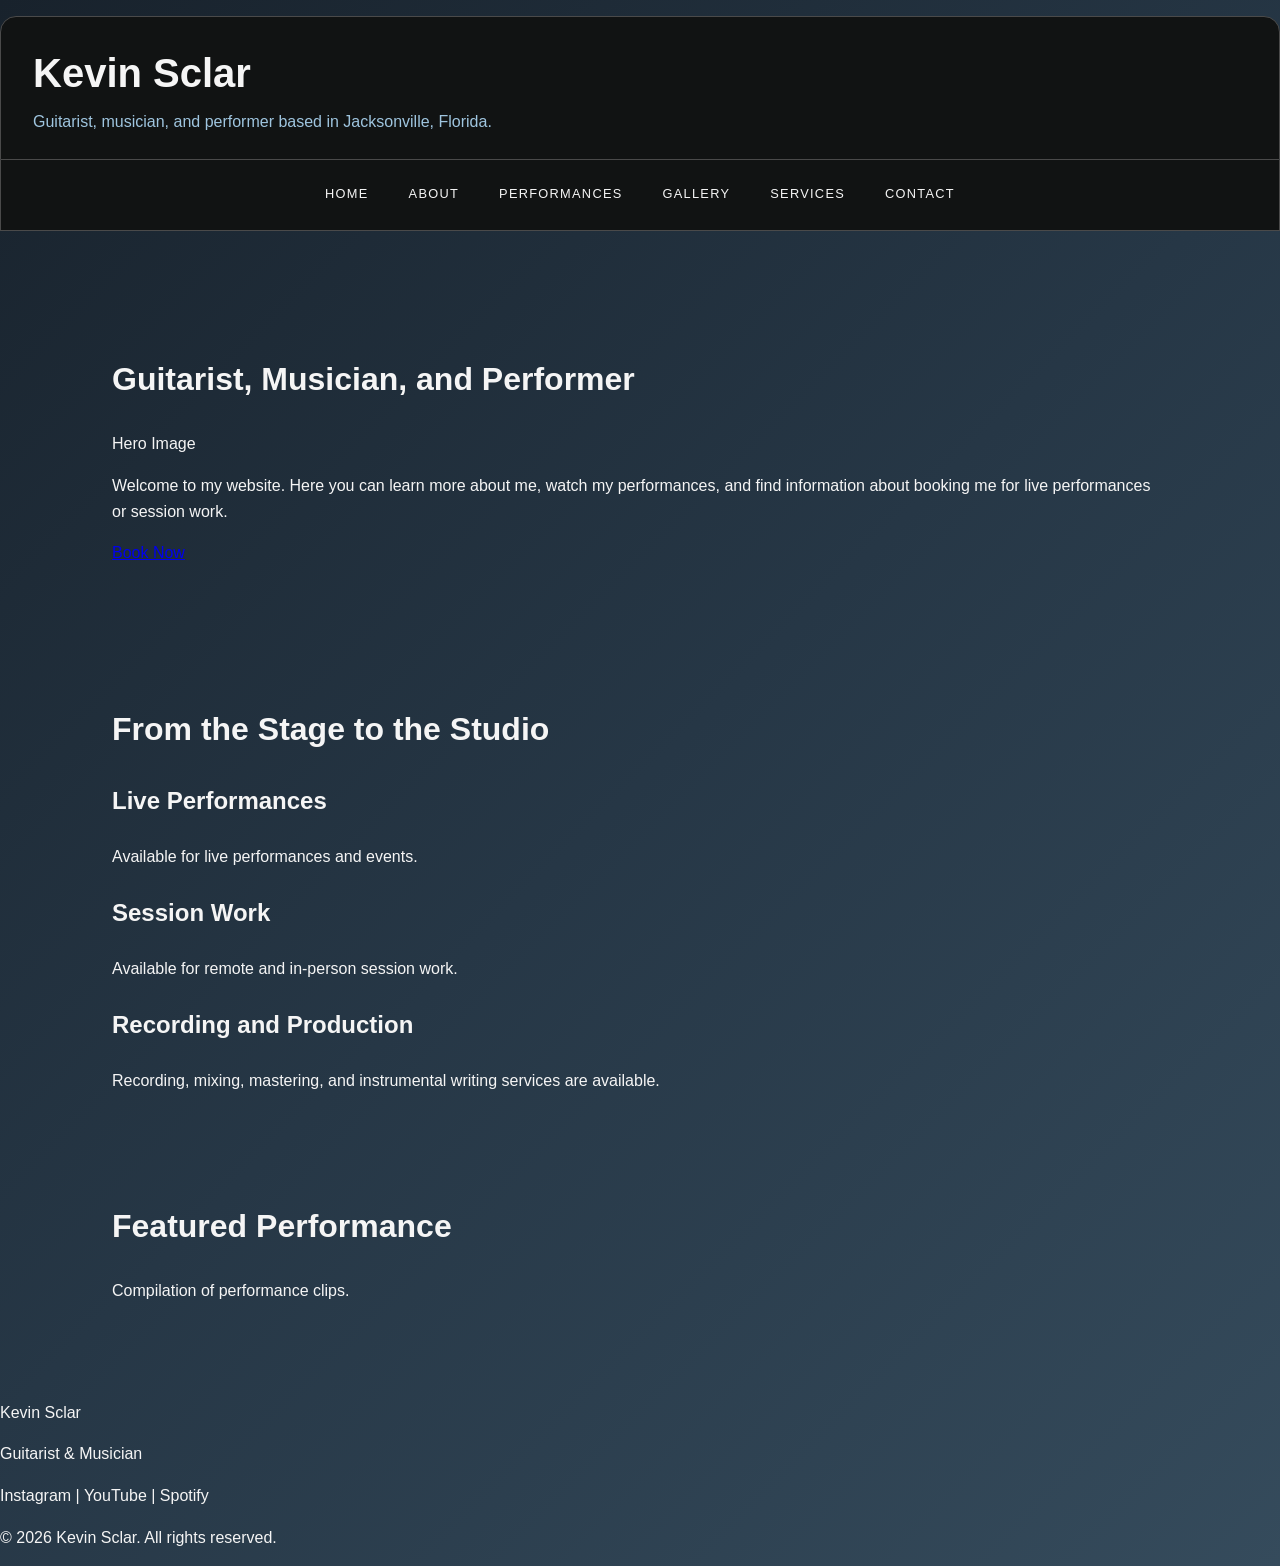
==== index.html @ f780578d "Initial website structure" ====
<!DOCTYPE html>
<html lang="en">

<head>
    <meta charset="UTF-8">
    <meta name="viewport" content="width=device-width, initial-scale=1.0">
    <link rel="stylesheet" href="styles.css">
    <title>Kevin Sclar | Music & Live Performances</title>
</head>

<body>

<header>
    <h1>Kevin Sclar</h1>
    <p>Guitarist, musician, and performer based in Jacksonville, Florida.</p>
</header>

<nav>
    <ul>
        <li><a href="index.html">Home</a></li>
        <li><a href="about.html">About</a></li>
        <li><a href="performances.html">Performances</a></li>
        <li><a href="gallery.html">Gallery</a></li>
        <li><a href="services.html">Services</a></li>
        <li><a href="contact.html">Contact</a></li>
    </ul>
</nav>

<main>

    <section id="intro">
        <h2>Guitarist, Musician, and Performer</h2>

        <p>Hero Image</p>

        <p>
            Welcome to my website. Here you can learn more about me,
            watch my performances, and find information about booking
            me for live performances or session work.
        </p>

        <p><a href="contact.html">Book Now</a></p>
    </section>

    <section id="services">
        <h2>From the Stage to the Studio</h2>

        <h3>Live Performances</h3>
        <p>Available for live performances and events.</p>

        <h3>Session Work</h3>
        <p>Available for remote and in-person session work.</p>

        <h3>Recording and Production</h3>
        <p>
            Recording, mixing, mastering, and instrumental
            writing services are available.
        </p>
    </section>

    <section id="featured-performance">
        <h2>Featured Performance</h2>

        <p>Compilation of performance clips.</p>
    </section>

</main>

<footer>
    <p>Kevin Sclar</p>
    <p>Guitarist &amp; Musician</p>
    <p>Instagram | YouTube | Spotify</p>
    <p>&copy; 2026 Kevin Sclar. All rights reserved.</p>
</footer>

</body>

</html>
---- styles.css ----
/* Color Palette */
:root {
    --ink: #f5f5f5;
    --blue-grey-dark: #18222c;
    --blue-grey-mid: #263746;
    --blue-grey-light: #354b5c;
    --accent: #9fc5df;
}

/* Reset */
* {
    box-sizing: border-box;
}

/* Page Styles */
body {
    margin: 0;

    background-image: linear-gradient(
        135deg,
        var(--blue-grey-dark) 0%,
        var(--blue-grey-mid) 50%,
        var(--blue-grey-light) 100%
    );

    color: var(--ink);

    font-family: Arial, Helvetica, sans-serif;
    font-size: 1rem;
    line-height: 1.6;
}

/* Typography */
h1 {
    font-size: 3rem;
}

h2 {
    font-size: 2rem;
}

h3 {
    font-size: 1.5rem;
}

p {
    margin-bottom: 1rem;
}

/* Main */
main {
    max-width: 70rem;
    margin: 0 auto;
    padding: 2rem;
}

/* Sections */
section {
    padding: 2rem 0;
}

/* Intro */
#intro {
    padding-top: 4rem;
    padding-bottom: 4rem;
}

/* Header */
header {
    max-width: 80rem;
    margin: 1rem auto 0;
    padding: 1.5rem 2rem;

    background-color: #111313;
    border: 1px solid #4a4a4a;
    border-radius: 1rem 1rem 0 0;
}

header h1 {
    margin: 0;
    font-size: 2.5rem;
}

header p {
    margin: 0.25rem 0 0;
    color: var(--accent);
}


/* Nav */
nav {
    max-width: 80rem;
    margin: 0 auto;

    background-color: #111313;
    border: 1px solid #4a4a4a;
    border-top: none;
}

nav ul {
    display: flex;
    justify-content: center;
    flex-wrap: wrap;
    gap: 2.5rem;

    margin: 0;
    padding: 1.25rem 2rem;
    list-style: none;
}

nav a {
    display: inline-block;
    padding: 0.25rem 0;

    color: var(--ink);
    font-size: 0.8rem;
    text-decoration: none;
    text-transform: uppercase;
    letter-spacing: 0.08rem;

    border-bottom: 2px solid transparent;
    transition: color 0.2s ease, border-color 0.2s ease;
}

nav a:hover,
nav a:focus-visible {
    color: var(--accent);
    border-bottom-color: var(--accent);
}


/* Contact Form */
#contact form {
    display: grid;
    gap: 1rem;
}

#contact label {
    display: block;
    margin-bottom: 0.25rem;
}

#contact input:not([type="radio"]),
#contact select,
#contact textarea {
    width: 100%;
    padding: 0.75rem;
    border: 1px solid var(--blue-grey-light);
    border-radius: 0.5rem;
    font: inherit;
}

#contact textarea {
    min-height: 8rem;
    resize: vertical;
}

#contact fieldset {
    border: 1px solid var(--accent);
    border-radius: 0.5rem;
    padding: 1rem;
}

#contact fieldset label {
    display: inline;
    margin-right: 1rem;
}

/* Contact Form Button */
#contact button {
    padding: 0.75rem 1.5rem;
    border: none;
    border-radius: 0.5rem;
    background-color: var(--accent);
    color: #111313;
    font: inherit;
    cursor: pointer;

    transition: background-color 0.2s ease,
                transform 0.2s ease;
}

/* Button Hover */
#contact button:hover {
    background-color: #c5e0f2;
    transform: translateY(-2px);
}


/* Keyboard Focus */
#contact input:focus-visible,
#contact select:focus-visible,
#contact textarea:focus-visible,
#contact button:focus-visible {
    outline: 3px solid var(--accent);
    outline-offset: 3px;
}
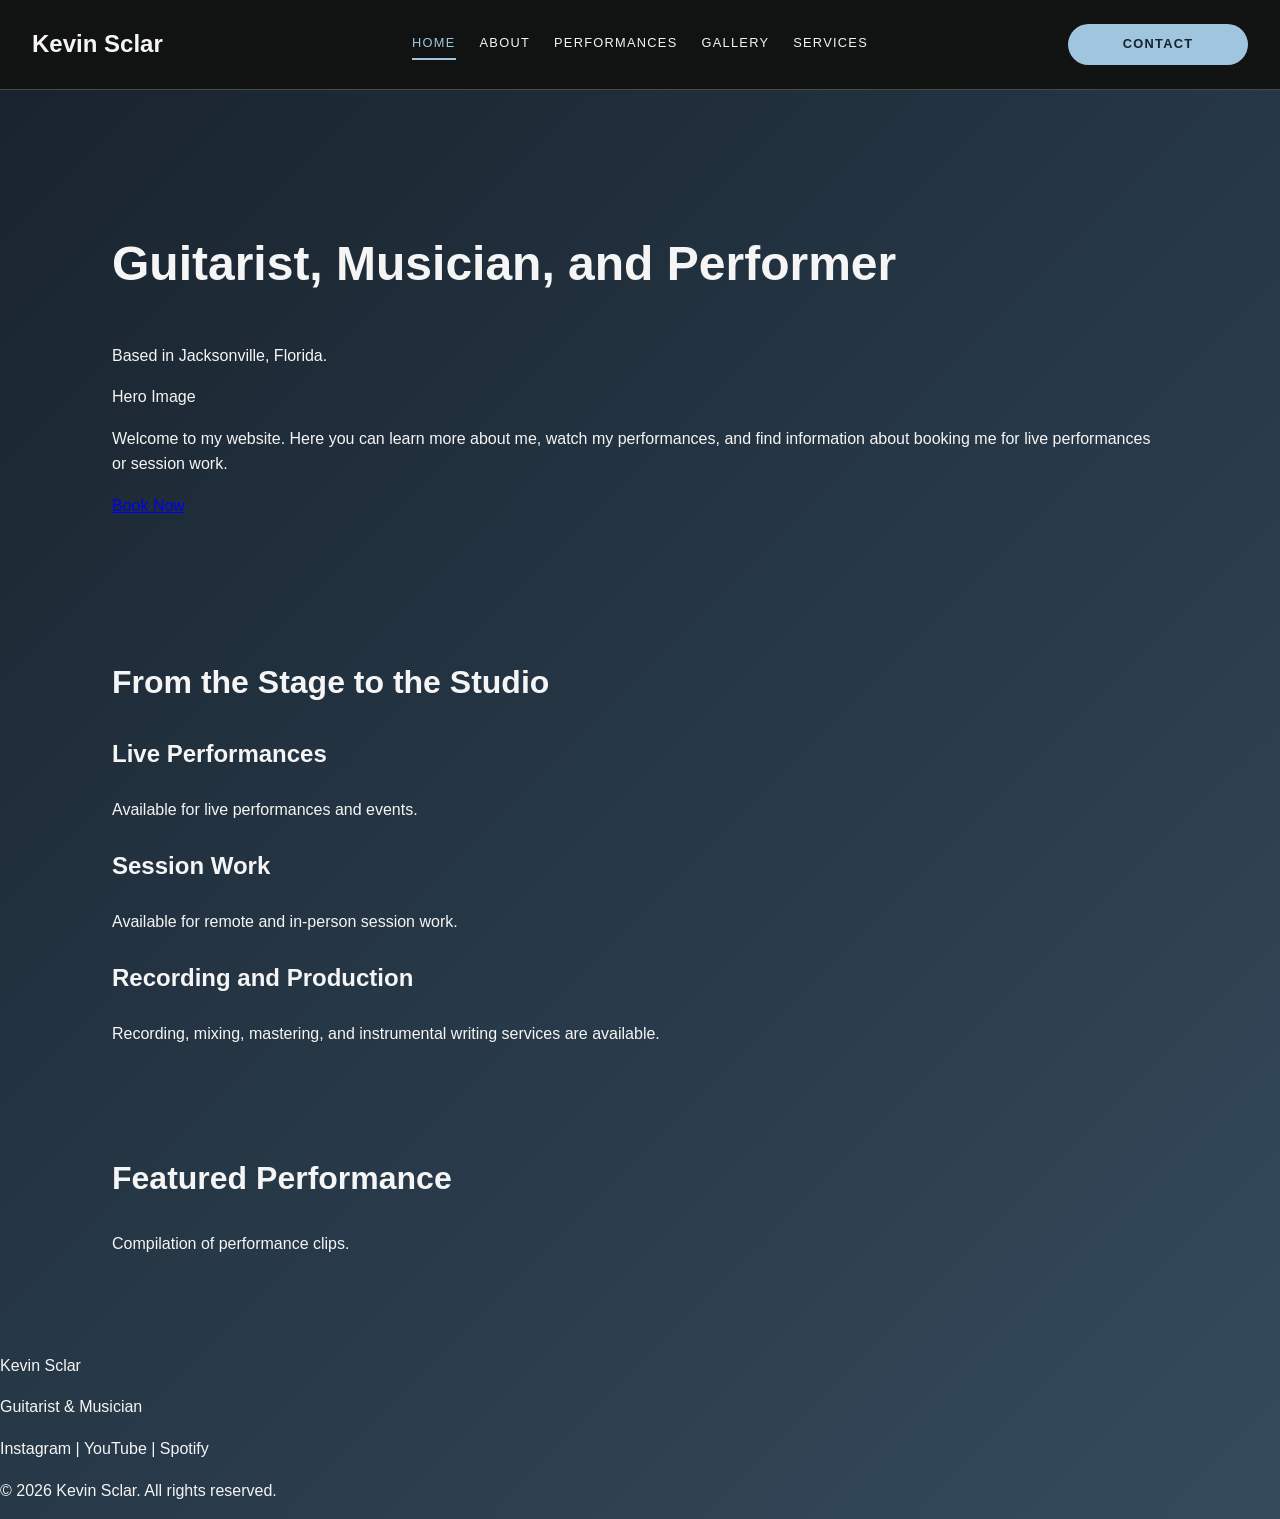
==== commit f90fb059: "Add responsive navigation across all pages" ====
--- a/index.html
+++ b/index.html
@@ -1,3 +1,4 @@
+
 <!DOCTYPE html>
 <html lang="en">
 
@@ -10,26 +11,30 @@
 
 <body>
 
-<header>
-    <h1>Kevin Sclar</h1>
-    <p>Guitarist, musician, and performer based in Jacksonville, Florida.</p>
+<header class="site-header">
+
+    <a href="index.html" class="logo">Kevin Sclar</a>
+
+    <nav aria-label="Main navigation">
+        <ul class="nav-links">
+            <li><a href="index.html" aria-current="page">Home</a></li>
+            <li><a href="about.html">About</a></li>
+            <li><a href="performances.html">Performances</a></li>
+            <li><a href="gallery.html">Gallery</a></li>
+            <li><a href="services.html">Services</a></li>
+        </ul>
+    </nav>
+
+    <a href="contact.html" class="contact-btn">Contact</a>
+
 </header>
-
-<nav>
-    <ul>
-        <li><a href="index.html">Home</a></li>
-        <li><a href="about.html">About</a></li>
-        <li><a href="performances.html">Performances</a></li>
-        <li><a href="gallery.html">Gallery</a></li>
-        <li><a href="services.html">Services</a></li>
-        <li><a href="contact.html">Contact</a></li>
-    </ul>
-</nav>
 
 <main>
 
     <section id="intro">
-        <h2>Guitarist, Musician, and Performer</h2>
+        <h1>Guitarist, Musician, and Performer</h1>
+
+        <p>Based in Jacksonville, Florida.</p>
 
         <p>Hero Image</p>
 
@@ -75,4 +80,4 @@
 
 </body>
 
-</html>+</html>
--- a/styles.css
+++ b/styles.css
@@ -1,3 +1,4 @@
+
 /* Color Palette */
 :root {
     --ink: #f5f5f5;
@@ -65,50 +66,43 @@
     padding-bottom: 4rem;
 }
 
-/* Header */
-header {
-    max-width: 80rem;
-    margin: 1rem auto 0;
+/* Header and Navigation */
+.site-header {
+    display: flex;
+    flex-direction: column;
+    align-items: center;
+    gap: 1.25rem;
+
+    width: 100%;
+    margin: 0;
     padding: 1.5rem 2rem;
 
     background-color: #111313;
-    border: 1px solid #4a4a4a;
-    border-radius: 1rem 1rem 0 0;
-}
-
-header h1 {
-    margin: 0;
-    font-size: 2.5rem;
-}
-
-header p {
-    margin: 0.25rem 0 0;
-    color: var(--accent);
-}
-
-
-/* Nav */
-nav {
-    max-width: 80rem;
-    margin: 0 auto;
-
-    background-color: #111313;
-    border: 1px solid #4a4a4a;
-    border-top: none;
-}
-
-nav ul {
+    border-bottom: 1px solid #4a4a4a;
+}
+
+/* Logo */
+.logo {
+    color: var(--ink);
+    font-size: 1.5rem;
+    font-weight: bold;
+    text-decoration: none;
+    white-space: nowrap;
+}
+
+/* Navigation Links */
+.nav-links {
     display: flex;
     justify-content: center;
     flex-wrap: wrap;
-    gap: 2.5rem;
+    gap: 1.5rem;
 
     margin: 0;
-    padding: 1.25rem 2rem;
+    padding: 0;
     list-style: none;
 }
 
-nav a {
+.nav-links a {
     display: inline-block;
     padding: 0.25rem 0;
 
@@ -119,15 +113,72 @@
     letter-spacing: 0.08rem;
 
     border-bottom: 2px solid transparent;
-    transition: color 0.2s ease, border-color 0.2s ease;
-}
-
-nav a:hover,
-nav a:focus-visible {
+
+    transition: color 0.2s ease,
+                border-color 0.2s ease;
+}
+
+/* Navigation Hover and Active Page */
+.nav-links a:hover,
+.nav-links a:focus-visible,
+.nav-links a[aria-current="page"] {
     color: var(--accent);
     border-bottom-color: var(--accent);
 }
 
+/* Contact Button */
+.contact-btn {
+    display: inline-block;
+    padding: 0.65rem 1.5rem;
+
+    background-color: var(--accent);
+    color: var(--blue-grey-dark);
+    border-radius: 2rem;
+
+    font-size: 0.8rem;
+    font-weight: bold;
+    text-decoration: none;
+    text-transform: uppercase;
+    letter-spacing: 0.08rem;
+    white-space: nowrap;
+
+    transition: background-color 0.2s ease,
+                transform 0.2s ease;
+}
+
+.contact-btn:hover {
+    background-color: #c5e0f2;
+    transform: translateY(-2px);
+}
+
+/* Keyboard Accessibility */
+.logo:focus-visible,
+.contact-btn:focus-visible {
+    outline: 3px solid var(--accent);
+    outline-offset: 4px;
+}
+
+/* Desktop Navigation */
+@media (min-width: 1000px) {
+    .site-header {
+        flex-direction: row;
+        justify-content: space-between;
+        align-items: center;
+    }
+
+    .logo,
+    .contact-btn {
+        flex: 0 0 180px;
+    }
+
+    .site-header nav {
+        margin: 0;
+    }
+
+    .contact-btn {
+        text-align: center;
+    }
+}
 
 /* Contact Form */
 #contact form {
@@ -171,8 +222,10 @@
     padding: 0.75rem 1.5rem;
     border: none;
     border-radius: 0.5rem;
+
     background-color: var(--accent);
     color: #111313;
+
     font: inherit;
     cursor: pointer;
 
@@ -185,7 +238,6 @@
     background-color: #c5e0f2;
     transform: translateY(-2px);
 }
-
 
 /* Keyboard Focus */
 #contact input:focus-visible,
@@ -195,3 +247,27 @@
     outline: 3px solid var(--accent);
     outline-offset: 3px;
 }
+
+/* Mobile Adjustments */
+@media (max-width: 599px) {
+    main {
+        padding: 1.25rem;
+    }
+
+    .site-header {
+        margin: 0.5rem;
+        padding: 1.25rem;
+    }
+
+    .nav-links {
+        gap: 0.75rem 1.25rem;
+    }
+
+    h1 {
+        font-size: 2.25rem;
+    }
+
+    h2 {
+        font-size: 1.75rem;
+    }
+}
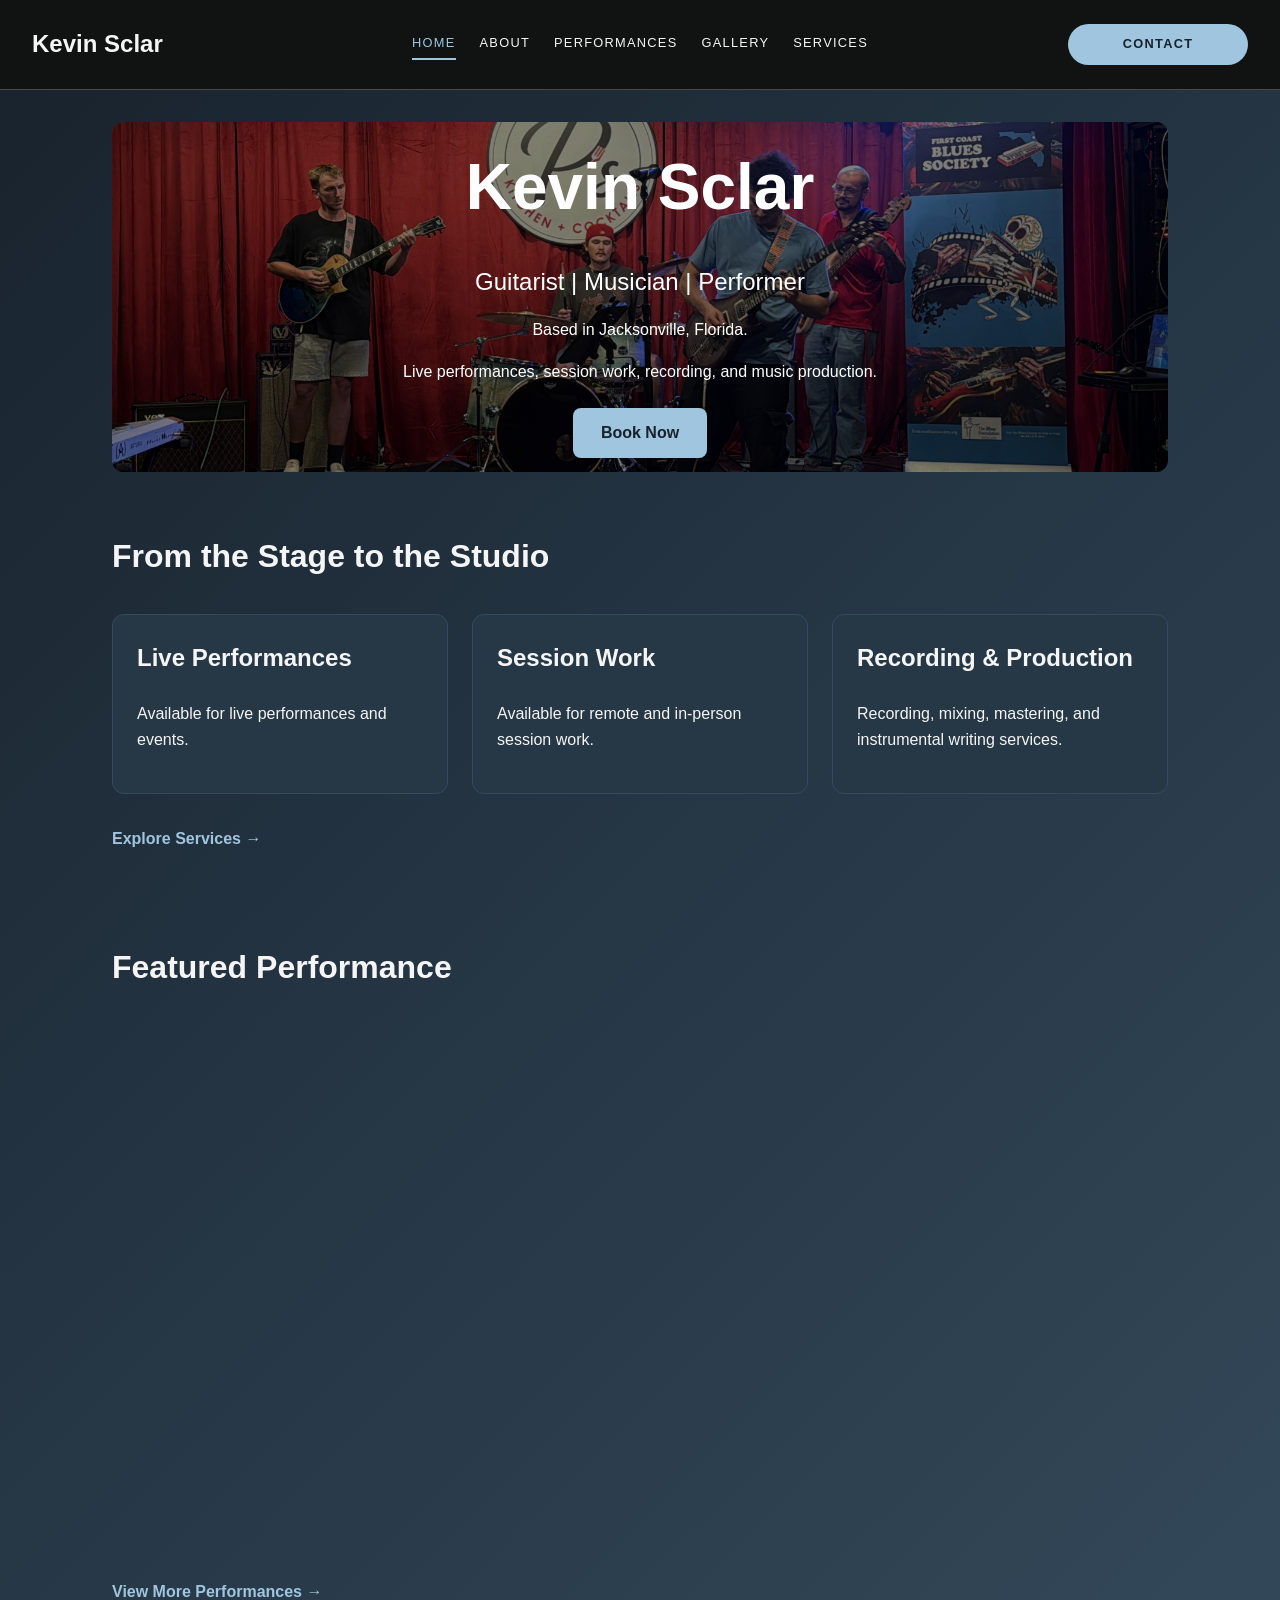
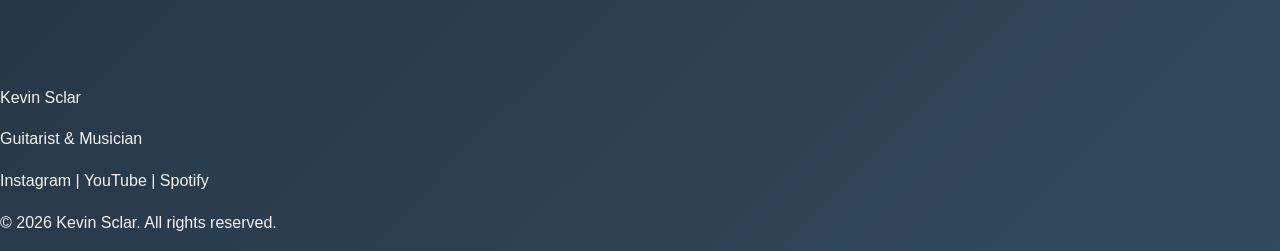
==== commit 685646fe: "Update homepage and performances layout" ====
--- a/index.html
+++ b/index.html
@@ -31,45 +31,104 @@
 
 <main>
 
-    <section id="intro">
-        <h1>Guitarist, Musician, and Performer</h1>
+    <!-- Hero Section -->
+    <section id="intro" class="home-hero">
 
-        <p>Based in Jacksonville, Florida.</p>
+        <img
+            src="images/papas.jpeg"
+            alt="Kevin Sclar performing live on guitar"
+            class="hero-image">
 
-        <p>Hero Image</p>
+        <div class="hero-content">
 
-        <p>
-            Welcome to my website. Here you can learn more about me,
-            watch my performances, and find information about booking
-            me for live performances or session work.
-        </p>
+            <h1>Kevin Sclar</h1>
 
-        <p><a href="contact.html">Book Now</a></p>
+            <p class="hero-subtitle">
+                Guitarist | Musician | Performer
+            </p>
+
+            <p>Based in Jacksonville, Florida.</p>
+
+            <p>
+                Live performances, session work,
+                recording, and music production.
+            </p>
+
+            <a href="contact.html" class="hero-button">
+                Book Now
+            </a>
+
+        </div>
+
     </section>
 
-    <section id="services">
+
+    <!-- Services Section -->
+    <section id="services" class="home-services">
+
         <h2>From the Stage to the Studio</h2>
 
-        <h3>Live Performances</h3>
-        <p>Available for live performances and events.</p>
+        <div class="services-grid">
 
-        <h3>Session Work</h3>
-        <p>Available for remote and in-person session work.</p>
+            <div class="service-card">
+                <h3>Live Performances</h3>
+                <p>
+                    Available for live performances
+                    and events.
+                </p>
+            </div>
 
-        <h3>Recording and Production</h3>
-        <p>
-            Recording, mixing, mastering, and instrumental
-            writing services are available.
-        </p>
+            <div class="service-card">
+                <h3>Session Work</h3>
+                <p>
+                    Available for remote and
+                    in-person session work.
+                </p>
+            </div>
+
+            <div class="service-card">
+                <h3>Recording &amp; Production</h3>
+                <p>
+                    Recording, mixing, mastering,
+                    and instrumental writing services.
+                </p>
+            </div>
+
+        </div>
+
+        <a href="services.html" class="section-link">
+            Explore Services &rarr;
+        </a>
+
     </section>
 
+
+    <!-- Featured Performance Section -->
     <section id="featured-performance">
+
         <h2>Featured Performance</h2>
 
-        <p>Compilation of performance clips.</p>
+        <div class="featured-video">
+
+            <iframe
+                src="https://youtu.be/yyOtPP6tScU"
+                title="Kevin Sclar playing at Southern Grill"
+                loading="lazy"
+                allow="accelerometer; autoplay; clipboard-write; encrypted-media; gyroscope; picture-in-picture; web-share"
+                referrerpolicy="strict-origin-when-cross-origin"
+                allowfullscreen>
+            </iframe>
+
+        </div>
+
+        <a href="performances.html" class="section-link">
+            View More Performances &rarr;
+        </a>
+
     </section>
 
 </main>
+
 
 <footer>
     <p>Kevin Sclar</p>
--- a/styles.css
+++ b/styles.css
@@ -1,5 +1,8 @@
 
-/* Color Palette */
+/* ========================================
+   COLOR PALETTE
+======================================== */
+
 :root {
     --ink: #f5f5f5;
     --blue-grey-dark: #18222c;
@@ -8,12 +11,20 @@
     --accent: #9fc5df;
 }
 
-/* Reset */
+
+/* ========================================
+   RESET
+======================================== */
+
 * {
     box-sizing: border-box;
 }
 
-/* Page Styles */
+
+/* ========================================
+   PAGE STYLES
+======================================== */
+
 body {
     margin: 0;
 
@@ -31,13 +42,17 @@
     line-height: 1.6;
 }
 
-/* Typography */
+
+/* ========================================
+   TYPOGRAPHY
+======================================== */
+
 h1 {
-    font-size: 3rem;
+    font-size: clamp(2.25rem, 4vw, 3rem);
 }
 
 h2 {
-    font-size: 2rem;
+    font-size: clamp(1.75rem, 3vw, 2rem);
 }
 
 h3 {
@@ -48,25 +63,31 @@
     margin-bottom: 1rem;
 }
 
-/* Main */
+
+/* ========================================
+   MAIN CONTENT
+======================================== */
+
 main {
     max-width: 70rem;
     margin: 0 auto;
     padding: 2rem;
 }
 
-/* Sections */
 section {
     padding: 2rem 0;
 }
 
-/* Intro */
 #intro {
     padding-top: 4rem;
     padding-bottom: 4rem;
 }
 
-/* Header and Navigation */
+
+/* ========================================
+   HEADER AND NAVIGATION
+======================================== */
+
 .site-header {
     display: flex;
     flex-direction: column;
@@ -81,7 +102,9 @@
     border-bottom: 1px solid #4a4a4a;
 }
 
+
 /* Logo */
+
 .logo {
     color: var(--ink);
     font-size: 1.5rem;
@@ -90,7 +113,9 @@
     white-space: nowrap;
 }
 
+
 /* Navigation Links */
+
 .nav-links {
     display: flex;
     justify-content: center;
@@ -118,7 +143,9 @@
                 border-color 0.2s ease;
 }
 
+
 /* Navigation Hover and Active Page */
+
 .nav-links a:hover,
 .nav-links a:focus-visible,
 .nav-links a[aria-current="page"] {
@@ -126,7 +153,9 @@
     border-bottom-color: var(--accent);
 }
 
+
 /* Contact Button */
+
 .contact-btn {
     display: inline-block;
     padding: 0.65rem 1.5rem;
@@ -151,15 +180,28 @@
     transform: translateY(-2px);
 }
 
+.contact-btn[aria-current="page"] {
+    background-color: #c5e0f2;
+    outline: 2px solid var(--ink);
+    outline-offset: 3px;
+}
+
+
 /* Keyboard Accessibility */
+
 .logo:focus-visible,
 .contact-btn:focus-visible {
     outline: 3px solid var(--accent);
     outline-offset: 4px;
 }
 
-/* Desktop Navigation */
+
+/* ========================================
+   DESKTOP NAVIGATION
+======================================== */
+
 @media (min-width: 1000px) {
+
     .site-header {
         flex-direction: row;
         justify-content: space-between;
@@ -180,7 +222,11 @@
     }
 }
 
-/* Contact Form */
+
+/* ========================================
+   CONTACT FORM
+======================================== */
+
 #contact form {
     display: grid;
     gap: 1rem;
@@ -217,7 +263,9 @@
     margin-right: 1rem;
 }
 
+
 /* Contact Form Button */
+
 #contact button {
     padding: 0.75rem 1.5rem;
     border: none;
@@ -233,13 +281,14 @@
                 transform 0.2s ease;
 }
 
-/* Button Hover */
 #contact button:hover {
     background-color: #c5e0f2;
     transform: translateY(-2px);
 }
 
+
 /* Keyboard Focus */
+
 #contact input:focus-visible,
 #contact select:focus-visible,
 #contact textarea:focus-visible,
@@ -248,14 +297,153 @@
     outline-offset: 3px;
 }
 
-/* Mobile Adjustments */
+
+/* ========================================
+   GALLERY PAGE
+======================================== */
+
+/* Featured Slideshow */
+
+.slideshow {
+    position: relative;
+    width: 100%;
+    max-width: 1000px;
+    margin: 2rem auto;
+    overflow: hidden;
+    border-radius: 1rem;
+    background-color: var(--blue-grey-dark);
+}
+
+
+/* Slideshow Image Container */
+
+.slides {
+    position: relative;
+    aspect-ratio: 16 / 9;
+}
+
+
+/* Hide All Slideshow Images by Default */
+
+.slides img {
+    display: none;
+    width: 100%;
+    height: 100%;
+    object-fit: cover;
+}
+
+
+/* Display the Active Slide */
+
+.slides img.active {
+    display: block;
+}
+
+
+/* Slideshow Navigation Buttons */
+
+.slide-prev,
+.slide-next {
+    position: absolute;
+    top: 50%;
+    transform: translateY(-50%);
+
+    display: flex;
+    align-items: center;
+    justify-content: center;
+
+    width: 3rem;
+    height: 3rem;
+
+    border: none;
+    border-radius: 50%;
+
+    background-color: rgba(0, 0, 0, 0.6);
+    color: var(--ink);
+
+    font-size: 1.5rem;
+    cursor: pointer;
+
+    transition: background-color 0.2s ease;
+}
+
+
+/* Position Navigation Arrows */
+
+.slide-prev {
+    left: 1rem;
+}
+
+.slide-next {
+    right: 1rem;
+}
+
+
+/* Navigation Button Hover */
+
+.slide-prev:hover,
+.slide-next:hover {
+    background-color: rgba(0, 0, 0, 0.85);
+}
+
+
+/* Keyboard Focus Accessibility */
+
+.slide-prev:focus-visible,
+.slide-next:focus-visible {
+    outline: 3px solid var(--accent);
+    outline-offset: 3px;
+}
+
+
+/* ========================================
+   RESPONSIVE PHOTO GRID
+======================================== */
+
+.gallery-grid {
+    display: grid;
+    grid-template-columns: repeat(
+        auto-fit,
+        minmax(min(100%, 250px), 1fr)
+    );
+
+    gap: 1.5rem;
+    width: 100%;
+}
+
+
+/* Gallery Images */
+
+.gallery-grid img {
+    display: block;
+    width: 100%;
+    aspect-ratio: 4 / 3;
+    object-fit: cover;
+    border-radius: 0.5rem;
+
+    transition: transform 0.3s ease;
+}
+
+
+/* Subtle Hover Effect */
+
+.gallery-grid img:hover {
+    transform: scale(1.02);
+}
+
+
+/* ========================================
+   MOBILE ADJUSTMENTS
+======================================== */
+
 @media (max-width: 599px) {
+
     main {
         padding: 1.25rem;
     }
 
     .site-header {
-        margin: 0.5rem;
+        margin: 0;
         padding: 1.25rem;
     }
 
@@ -263,11 +451,268 @@
         gap: 0.75rem 1.25rem;
     }
 
-    h1 {
-        font-size: 2.25rem;
-    }
-
-    h2 {
-        font-size: 1.75rem;
-    }
-}
+    .slideshow {
+        border-radius: 0.5rem;
+    }
+
+    .slide-prev,
+    .slide-next {
+        width: 2.25rem;
+        height: 2.25rem;
+        font-size: 1.125rem;
+    }
+
+    .slide-prev {
+        left: 0.5rem;
+    }
+
+    .slide-next {
+        right: 0.5rem;
+    }
+
+    .gallery-grid {
+        gap: 1rem;
+    }
+}
+
+
+/* ========================================
+   REDUCED MOTION ACCESSIBILITY
+======================================== */
+
+@media (prefers-reduced-motion: reduce) {
+
+    .nav-links a,
+    .contact-btn,
+    #contact button,
+    .slide-prev,
+    .slide-next,
+    .gallery-grid img {
+        transition: none;
+    }
+
+    .contact-btn:hover,
+    #contact button:hover,
+    .gallery-grid img:hover {
+        transform: none;
+    }
+}
+
+
+/* Clickable Gallery Images */
+.gallery-image {
+    padding: 0;
+    border: none;
+    background: transparent;
+    cursor: zoom-in;
+}
+
+.gallery-image:focus-visible {
+    outline: 3px solid var(--accent);
+    outline-offset: 3px;
+}
+
+/* Enlarged Image */
+.lightbox {
+    position: relative;
+    padding: 0;
+    border: none;
+    border-radius: 0.5rem;
+    background: transparent;
+    max-width: 95vw;
+    max-height: 95vh;
+}
+
+.lightbox::backdrop {
+    background: rgba(0, 0, 0, 0.9);
+}
+
+.lightbox img {
+    display: block;
+    max-width: 90vw;
+    max-height: 90vh;
+    width: auto;
+    height: auto;
+    object-fit: contain;
+}
+
+.lightbox-close {
+    position: absolute;
+    top: 0.5rem;
+    right: 0.5rem;
+    width: 2.5rem;
+    height: 2.5rem;
+    border: none;
+    border-radius: 50%;
+    background: rgba(0, 0, 0, 0.75);
+    color: white;
+    font-size: 1.5rem;
+    cursor: pointer;
+}
+
+.lightbox-close:focus-visible {
+    outline: 3px solid var(--accent);
+    outline-offset: 3px;
+}
+
+
+/* ========================================
+   PERFORMANCES PAGE
+======================================== */
+
+/* Featured Performance */
+
+.featured-video {
+    width: 100%;
+    max-width: 900px;
+    margin: 2rem auto 3rem;
+}
+
+.featured-video iframe {
+    display: block;
+    width: 100%;
+    aspect-ratio: 16 / 9;
+    border: none;
+    border-radius: 0.75rem;
+}
+
+
+/* Responsive Video Grid */
+
+.video-grid {
+    display: grid;
+    grid-template-columns: repeat(
+        auto-fit,
+        minmax(min(100%, 220px), 1fr)
+    );
+    gap: 1.5rem;
+}
+
+
+/* YouTube Shorts */
+
+.video-grid iframe {
+    display: block;
+    width: 100%;
+    aspect-ratio: 9 / 16;
+    border: none;
+    border-radius: 0.75rem;
+}
+
+
+/* ========================================
+   HOME PAGE
+======================================== */
+
+/* Hero Section */
+
+#intro.home-hero {
+    position: relative;
+    height: 350px;
+    padding: 0;
+    display: flex;
+    align-items: center;
+    justify-content: center;
+    overflow: hidden;
+    border-radius: 0.75rem;
+}
+
+.hero-image {
+    position: absolute;
+    inset: 0;
+    width: 100%;
+    height: 100%;
+    object-fit: cover;
+    object-position: center;
+}
+
+/* Dark Overlay */
+
+.home-hero::after {
+    content: "";
+    position: absolute;
+    inset: 0;
+    background: rgba(0, 0, 0, 0.5);
+}
+
+/* Hero Text */
+
+.hero-content {
+    position: relative;
+    z-index: 1;
+    padding: 1.5rem;
+    text-align: center;
+    color: white;
+}
+
+.hero-content h1 {
+    font-size: clamp(2rem, 5vw, 4rem);
+    margin: 0;
+}
+
+.hero-subtitle {
+    font-size: clamp(1rem, 2vw, 1.5rem);
+}
+
+/* Booking Button */
+
+.hero-button {
+    display: inline-block;
+    padding: 0.75rem 1.75rem;
+    margin-top: 0.5rem;
+    background-color: var(--accent);
+    color: var(--blue-grey-dark);
+    border-radius: 0.5rem;
+    font-weight: bold;
+    text-decoration: none;
+}
+
+.hero-button:hover,
+.hero-button:focus-visible {
+    background-color: white;
+}
+
+/* Services Grid */
+
+.services-grid {
+    display: grid;
+    grid-template-columns: repeat(
+        auto-fit,
+        minmax(min(100%, 250px), 1fr)
+    );
+    gap: 1.5rem;
+    margin: 2rem 0;
+}
+
+.service-card {
+    padding: 1.5rem;
+    background-color: var(--blue-grey-mid);
+    border: 1px solid var(--blue-grey-light);
+    border-radius: 0.75rem;
+}
+
+.service-card h3 {
+    margin-top: 0;
+}
+
+/* Section Links */
+
+.section-link {
+    color: var(--accent);
+    font-weight: bold;
+    text-decoration: none;
+}
+
+.section-link:hover,
+.section-link:focus-visible {
+    text-decoration: underline;
+}
+
+/* Mobile Hero */
+
+@media (max-width: 599px) {
+    #intro.home-hero {
+        height: auto;
+        min-height: 400px;
+    }
+}
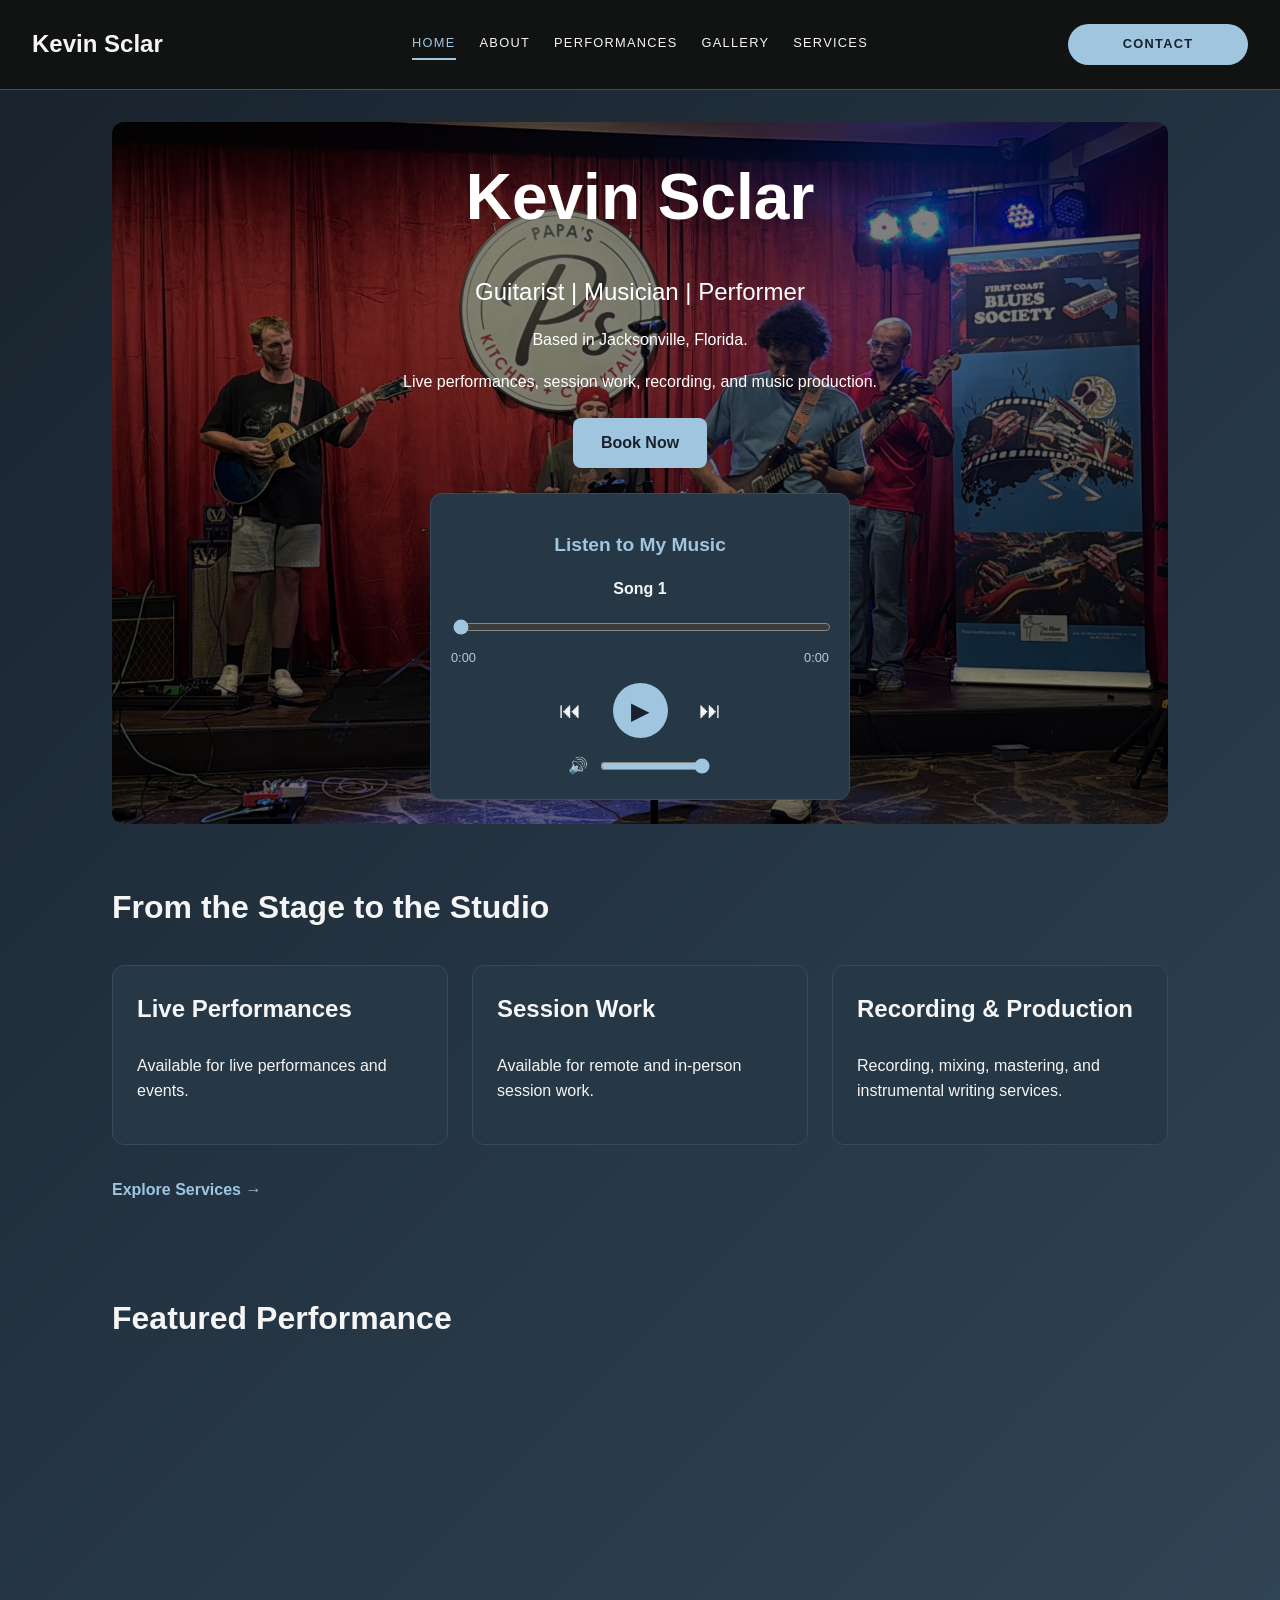
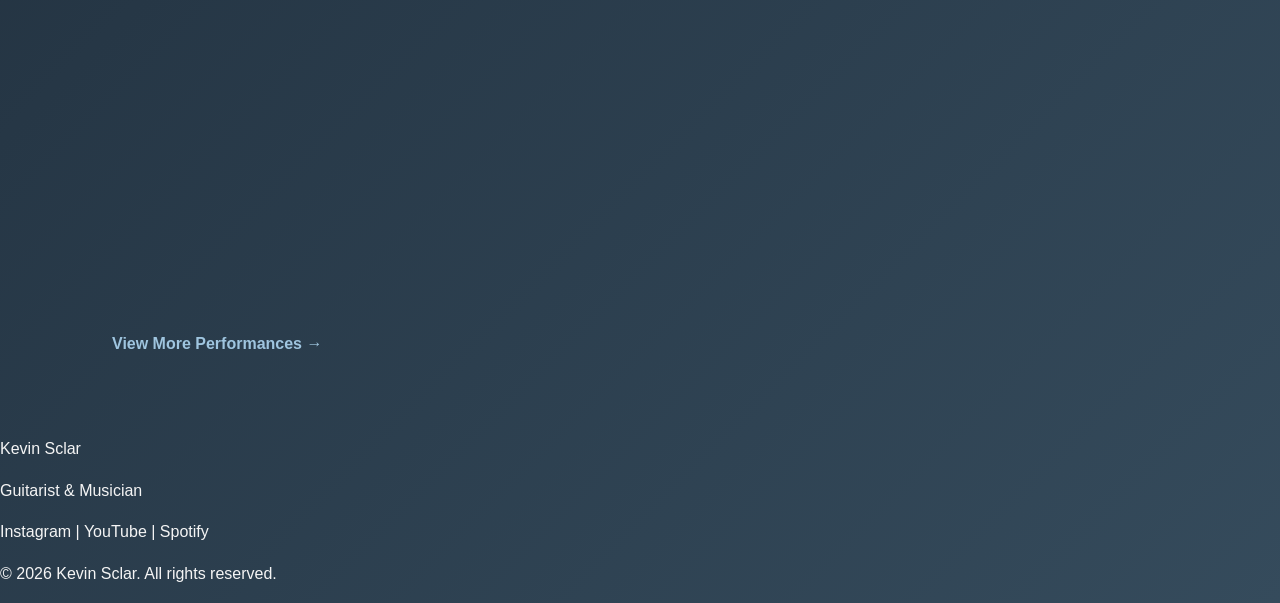
==== commit ee42ecb6: "Add gallery interactivity and add music player" ====
--- a/index.html
+++ b/index.html
@@ -5,7 +5,8 @@
 <head>
     <meta charset="UTF-8">
     <meta name="viewport" content="width=device-width, initial-scale=1.0">
-    <link rel="stylesheet" href="styles.css">
+    <link rel="stylesheet" href="css/styles.css">
+    <script src="js/audioscript.js" defer></script>
     <title>Kevin Sclar | Music & Live Performances</title>
 </head>
 
@@ -58,7 +59,70 @@
                 Book Now
             </a>
 
-        </div>
+           
+<!-- Featured Music Player -->
+<div class="music-player">
+
+    <h2>Listen to My Music</h2>
+    <h3 id="song-title">Song 1</h3>
+
+    <!-- Audio works even without JavaScript -->
+    <audio id="music-player" controls>
+        <source src="audio/song1.mp3" type="audio/mpeg">
+        Your browser does not support audio playback.
+    </audio>
+
+    <!-- Custom controls will appear when JavaScript loads -->
+    <div class="custom-player" hidden>
+
+        <div class="progress-container">
+            <input
+                type="range"
+                id="song-progress"
+                min="0"
+                max="100"
+                value="0"
+                aria-label="Song playback position">
+        </div>
+
+        <div class="time-display">
+            <span id="current-time">0:00</span>
+            <span id="duration">0:00</span>
+        </div>
+
+        <div class="music-controls">
+            <button id="prev-song" type="button" aria-label="Previous song">
+                &#9198;
+            </button>
+
+            <button id="play-pause" type="button" aria-label="Play song">
+                &#9654;
+            </button>
+
+            <button id="next-song" type="button" aria-label="Next song">
+                &#9197;
+            </button>
+        </div>
+
+        
+    <!-- Volume Control -->
+        <div class="volume-control">
+        <span aria-hidden="true">🔊</span>
+        <input
+          type="range"
+            id="volume-slider"
+            min="0"
+            max="1"
+            step="0.01"
+            value="1"
+            aria-label="Volume">
+        </div>
+
+
+    </div>
+
+</div>
+
 
     </section>
 
--- a/css/styles.css
+++ b/css/styles.css
@@ -0,0 +1,926 @@
+
+/* ----------------------------------------
+   COLOR PALETTE
+---------------------------------------- */
+
+:root {
+    --ink: #f5f5f5;
+    --blue-grey-dark: #18222c;
+    --blue-grey-mid: #263746;
+    --blue-grey-light: #354b5c;
+    --accent: #9fc5df;
+}
+
+/* ----------------------------------------
+   RESET
+---------------------------------------- */
+
+* {
+    box-sizing: border-box;
+}
+
+/* ----------------------------------------
+   PAGE STYLES
+---------------------------------------- */
+
+body {
+    margin: 0;
+
+    background-image: linear-gradient(
+        135deg,
+        var(--blue-grey-dark) 0%,
+        var(--blue-grey-mid) 50%,
+        var(--blue-grey-light) 100%
+    );
+
+    color: var(--ink);
+
+    font-family: Arial, Helvetica, sans-serif;
+    font-size: 1rem;
+    line-height: 1.6;
+}
+
+/* ----------------------------------------
+   TYPOGRAPHY
+---------------------------------------- */
+
+h1 {
+    font-size: clamp(2.25rem, 4vw, 3rem);
+}
+
+h2 {
+    font-size: clamp(1.75rem, 3vw, 2rem);
+}
+
+h3 {
+    font-size: 1.5rem;
+}
+
+p {
+    margin-bottom: 1rem;
+}
+
+/* ----------------------------------------
+   MAIN CONTENT
+---------------------------------------- */
+
+main {
+    max-width: 70rem;
+    margin: 0 auto;
+    padding: 1.25rem;
+}
+
+section {
+    padding: 2rem 0;
+}
+
+#intro {
+    padding-top: 4rem;
+    padding-bottom: 4rem;
+}
+
+/* ----------------------------------------
+   HEADER AND NAVIGATION
+---------------------------------------- */
+
+.site-header {
+    display: flex;
+    flex-direction: column;
+    align-items: center;
+    gap: 1.25rem;
+
+    width: 100%;
+    margin: 0;
+    padding: 1.25rem;
+
+    background-color: #111313;
+    border-bottom: 1px solid #4a4a4a;
+}
+
+/* Logo */
+
+.logo {
+    color: var(--ink);
+    font-size: 1.5rem;
+    font-weight: bold;
+    text-decoration: none;
+    white-space: nowrap;
+}
+
+/* Navigation Links */
+
+.nav-links {
+    display: flex;
+    justify-content: center;
+    flex-wrap: wrap;
+    gap: 0.75rem 1.25rem;
+
+    margin: 0;
+    padding: 0;
+    list-style: none;
+}
+
+.nav-links a {
+    display: inline-block;
+    padding: 0.25rem 0;
+
+    color: var(--ink);
+    font-size: 0.8rem;
+    text-decoration: none;
+    text-transform: uppercase;
+    letter-spacing: 0.08rem;
+
+    border-bottom: 2px solid transparent;
+
+    transition: color 0.2s ease,
+                border-color 0.2s ease;
+}
+
+/* Navigation Hover and Active Page */
+
+.nav-links a:hover,
+.nav-links a:focus-visible,
+.nav-links a[aria-current="page"] {
+    color: var(--accent);
+    border-bottom-color: var(--accent);
+}
+
+/* Contact Button */
+
+.contact-btn {
+    display: inline-block;
+    padding: 0.65rem 1.5rem;
+
+    background-color: var(--accent);
+    color: var(--blue-grey-dark);
+    border-radius: 2rem;
+
+    font-size: 0.8rem;
+    font-weight: bold;
+    text-decoration: none;
+    text-transform: uppercase;
+    letter-spacing: 0.08rem;
+    white-space: nowrap;
+
+    transition: background-color 0.2s ease,
+                transform 0.2s ease;
+}
+
+.contact-btn:hover {
+    background-color: #c5e0f2;
+    transform: translateY(-2px);
+}
+
+.contact-btn[aria-current="page"] {
+    background-color: #c5e0f2;
+    outline: 2px solid var(--ink);
+    outline-offset: 3px;
+}
+
+/* Keyboard Accessibility */
+
+.logo:focus-visible,
+.contact-btn:focus-visible {
+    outline: 3px solid var(--accent);
+    outline-offset: 4px;
+}
+
+/* ----------------------------------------
+   DESKTOP NAVIGATION
+---------------------------------------- */
+
+@media (min-width: 1000px) {
+
+    .site-header {
+        flex-direction: row;
+        justify-content: space-between;
+        align-items: center;
+    }
+
+    .logo,
+    .contact-btn {
+        flex: 0 0 180px;
+    }
+
+    .site-header nav {
+        margin: 0;
+    }
+
+    .contact-btn {
+        text-align: center;
+    }
+}
+
+/* ----------------------------------------
+   CONTACT FORM
+---------------------------------------- */
+
+#contact form {
+    display: grid;
+    gap: 1rem;
+}
+
+#contact label {
+    display: block;
+    margin-bottom: 0.25rem;
+}
+
+#contact input:not([type="radio"]),
+#contact select,
+#contact textarea {
+    width: 100%;
+    padding: 0.75rem;
+    border: 1px solid var(--blue-grey-light);
+    border-radius: 0.5rem;
+    font: inherit;
+}
+
+#contact textarea {
+    min-height: 8rem;
+    resize: vertical;
+}
+
+#contact fieldset {
+    border: 1px solid var(--accent);
+    border-radius: 0.5rem;
+    padding: 1rem;
+}
+
+#contact fieldset label {
+    display: inline;
+    margin-right: 1rem;
+}
+
+/* Contact Form Button */
+
+#contact button {
+    padding: 0.75rem 1.5rem;
+    border: none;
+    border-radius: 0.5rem;
+
+    background-color: var(--accent);
+    color: #111313;
+
+    font: inherit;
+    cursor: pointer;
+
+    transition: background-color 0.2s ease,
+                transform 0.2s ease;
+}
+
+#contact button:hover {
+    background-color: #c5e0f2;
+    transform: translateY(-2px);
+}
+
+/* Keyboard Focus */
+
+#contact input:focus-visible,
+#contact select:focus-visible,
+#contact textarea:focus-visible,
+#contact button:focus-visible {
+    outline: 3px solid var(--accent);
+    outline-offset: 3px;
+}
+
+/* ----------------------------------------
+   GALLERY PAGE
+---------------------------------------- */
+
+/* Featured Slideshow */
+
+.slideshow {
+    position: relative;
+    width: 100%;
+    max-width: 1000px;
+    margin: 2rem auto;
+    overflow: hidden;
+    border-radius: 0.75rem;
+    background-color: var(--blue-grey-dark);
+}
+
+.slides {
+    position: relative;
+    width: 100%;
+    aspect-ratio: 16 / 9;
+    overflow: hidden;
+}
+
+.slides img {
+    position: absolute;
+    inset: 0;
+    display: none;
+    width: 100%;
+    height: 100%;
+    object-fit: cover;
+    object-position: center;
+}
+
+.slides img.active {
+    display: block;
+}
+
+/* Slideshow Navigation Buttons */
+
+.slide-prev,
+.slide-next {
+    position: absolute;
+    top: 50%;
+    transform: translateY(-50%);
+    display: flex;
+    align-items: center;
+    justify-content: center;
+    width: 2.5rem;
+    height: 2.5rem;
+    padding: 0;
+    border: none;
+    border-radius: 50%;
+    background-color: rgba(0, 0, 0, 0.6);
+    color: white;
+    font-size: 1.5rem;
+    cursor: pointer;
+    transition: background-color 0.2s ease;
+}
+
+.slide-prev { left: 0.5rem; }
+.slide-next { right: 0.5rem; }
+
+.slide-prev:hover,
+.slide-next:hover {
+    background-color: rgba(0, 0, 0, 0.85);
+}
+
+.slide-prev:focus-visible,
+.slide-next:focus-visible {
+    outline: 3px solid var(--accent);
+    outline-offset: 3px;
+}
+
+/* Center Gallery Headings */
+
+#gallery h1,
+#photo-gallery h2 {
+    text-align: center;
+}
+
+/* ----------------------------------------
+   RESPONSIVE PHOTO GRID
+---------------------------------------- */
+
+.gallery-grid {
+    display: grid;
+    grid-template-columns: repeat(auto-fit, minmax(min(100%, 250px), 1fr));
+    gap: 1rem;
+    width: 100%;
+}
+
+.gallery-image {
+    display: block;
+    width: 100%;
+    padding: 0;
+    border: none;
+    border-radius: 0.5rem;
+    background: transparent;
+    overflow: hidden;
+    cursor: zoom-in;
+}
+
+.gallery-grid img {
+    display: block;
+    width: 100%;
+    aspect-ratio: 4 / 3;
+    object-fit: cover;
+    border-radius: 0.5rem;
+    transition: transform 0.3s ease;
+}
+
+.gallery-image:hover img {
+    transform: scale(1.05);
+}
+
+.gallery-image:focus-visible {
+    outline: 3px solid var(--accent);
+    outline-offset: 3px;
+}
+
+/* ----------------------------------------
+   LIGHTBOX
+---------------------------------------- */
+
+.lightbox {
+    position: fixed;
+    padding: 0;
+    border: none;
+    border-radius: 0.5rem;
+    background: transparent;
+    max-width: 95vw;
+    max-height: 95vh;
+    overflow: visible;
+}
+
+.lightbox::backdrop {
+    background: rgba(0, 0, 0, 0.9);
+}
+
+.lightbox img {
+    display: block;
+    max-width: 90vw;
+    max-height: 90vh;
+    width: auto;
+    height: auto;
+    object-fit: contain;
+    border-radius: 0.5rem;
+}
+
+.lightbox-close {
+    position: absolute;
+    top: 0.5rem;
+    right: 0.5rem;
+    z-index: 2;
+    display: flex;
+    align-items: center;
+    justify-content: center;
+    width: 2.5rem;
+    height: 2.5rem;
+    padding: 0;
+    border: none;
+    border-radius: 50%;
+    background: rgba(0, 0, 0, 0.75);
+    color: white;
+    font-size: 1.5rem;
+    cursor: pointer;
+}
+
+.lightbox-close:focus-visible {
+    outline: 3px solid var(--accent);
+    outline-offset: 3px;
+}
+
+/* ----------------------------------------
+   TABLET AND DESKTOP ADJUSTMENTS
+---------------------------------------- */
+
+@media (min-width: 600px) {
+    main { padding: 2rem; }
+    .site-header { padding: 1.5rem 2rem; }
+    .nav-links { gap: 1.5rem; }
+    .slideshow { border-radius: 1rem; }
+    .slide-prev, .slide-next {
+        width: 3rem;
+        height: 3rem;
+        font-size: 1.5rem;
+    }
+    .slide-prev { left: 1rem; }
+    .slide-next { right: 1rem; }
+    .gallery-grid { gap: 1.5rem; }
+}
+
+/* ----------------------------------------
+   REDUCED MOTION ACCESSIBILITY
+---------------------------------------- */
+
+@media (prefers-reduced-motion: reduce) {
+
+    .nav-links a,
+    .contact-btn,
+    #contact button,
+    .slide-prev,
+    .slide-next,
+    .gallery-grid img,
+    .booking-btn,
+    .hero-button {
+        transition: none;
+    }
+
+    .contact-btn:hover,
+    #contact button:hover,
+    .gallery-image:hover img,
+    .booking-btn:hover {
+        transform: none;
+    }
+}
+
+/* ----------------------------------------
+   PERFORMANCES PAGE
+---------------------------------------- */
+
+/* Featured Performance */
+
+.featured-video {
+    width: 100%;
+    max-width: 900px;
+    margin: 2rem auto 3rem;
+}
+
+.featured-video iframe {
+    display: block;
+    width: 100%;
+    aspect-ratio: 16 / 9;
+    border: none;
+    border-radius: 0.75rem;
+}
+
+/* Responsive Video Grid */
+
+.video-grid {
+    display: grid;
+    grid-template-columns: repeat(
+        auto-fit,
+        minmax(min(100%, 220px), 1fr)
+    );
+    gap: 1.5rem;
+}
+
+/* YouTube Shorts */
+
+.video-grid iframe {
+    display: block;
+    width: 100%;
+    aspect-ratio: 9 / 16;
+    border: none;
+    border-radius: 0.75rem;
+}
+
+/* ----------------------------------------
+   HOME PAGE
+---------------------------------------- */
+
+/* Hero Section */
+
+#intro.home-hero {
+    position: relative;
+    height: auto;
+    min-height: 400px;
+    padding: 0;
+    display: flex;
+    align-items: center;
+    justify-content: center;
+    overflow: hidden;
+    border-radius: 0.75rem;
+}
+
+.hero-image {
+    position: absolute;
+    inset: 0;
+    width: 100%;
+    height: 100%;
+    object-fit: cover;
+    object-position: center;
+}
+
+/* Dark Overlay */
+
+.home-hero::after {
+    content: "";
+    position: absolute;
+    inset: 0;
+    background: rgba(0, 0, 0, 0.5);
+}
+
+/* Hero Text */
+
+.hero-content {
+    position: relative;
+    z-index: 1;
+    padding: 1.5rem;
+    text-align: center;
+    color: white;
+}
+
+.hero-content h1 {
+    font-size: clamp(2rem, 5vw, 4rem);
+    margin: 0;
+}
+
+.hero-subtitle {
+    font-size: clamp(1rem, 2vw, 1.5rem);
+}
+
+/* Booking Button */
+
+.hero-button {
+    display: inline-block;
+    padding: 0.75rem 1.75rem;
+    margin-top: 0.5rem;
+    background-color: var(--accent);
+    color: var(--blue-grey-dark);
+    border-radius: 0.5rem;
+    font-weight: bold;
+    text-decoration: none;
+}
+
+.hero-button:hover,
+.hero-button:focus-visible {
+    background-color: white;
+}
+
+/* Services Grid */
+
+.services-grid {
+    display: grid;
+    grid-template-columns: repeat(
+        auto-fit,
+        minmax(min(100%, 250px), 1fr)
+    );
+    gap: 1.5rem;
+    margin: 2rem 0;
+}
+
+.service-card {
+    padding: 1.5rem;
+    background-color: var(--blue-grey-mid);
+    border: 1px solid var(--blue-grey-light);
+    border-radius: 0.75rem;
+}
+
+.service-card h3 {
+    margin-top: 0;
+}
+
+/* Section Links */
+
+.section-link {
+    color: var(--accent);
+    font-weight: bold;
+    text-decoration: none;
+}
+
+.section-link:hover,
+.section-link:focus-visible {
+    text-decoration: underline;
+}
+
+/* Wider Home Hero */
+
+@media (min-width: 600px) {
+    #intro.home-hero {
+        height: auto;
+        min-height: 500px;
+    }
+}
+
+/* ----------------------------------------
+   ABOUT PAGE
+---------------------------------------- */
+
+#about-intro {
+    display: grid;
+    grid-template-columns: 1fr;
+    gap: 2rem;
+    align-items: center;
+}
+
+.about-image {
+    display: block;
+    width: 100%;
+    height: 350px;
+    object-fit: cover;
+    object-position: center;
+    border-radius: 0.75rem;
+}
+
+.about-intro-text h1 {
+    margin-top: 0;
+}
+
+.about-intro-text p {
+    font-size: 1rem;
+    line-height: 1.8;
+}
+
+#about-bio {
+    max-width: 850px;
+    margin: 0 auto;
+    padding: 2rem 0;
+}
+
+#about-bio h2 {
+    margin-top: 2rem;
+    color: var(--accent);
+}
+
+#about-bio p {
+    margin-bottom: 1.5rem;
+    line-height: 1.8;
+}
+
+/* ----------------------------------------
+   SERVICES PAGE
+---------------------------------------- */
+
+#services-intro {
+    text-align: center;
+}
+
+#services-intro p {
+    max-width: 700px;
+    margin: 0 auto;
+    line-height: 1.8;
+}
+
+#services-list .service-card {
+    display: flex;
+    flex-direction: column;
+}
+
+#services-list .service-card h2 {
+    margin-top: 0;
+    color: var(--accent);
+}
+
+#services-list .service-card p {
+    flex-grow: 1;
+    line-height: 1.7;
+}
+
+/* ----------------------------------------
+   ABOUT & SERVICES BOOKING SECTIONS
+---------------------------------------- */
+
+#about-contact,
+#services-contact {
+    text-align: center;
+    background-color: var(--blue-grey-mid);
+    border: 1px solid var(--blue-grey-light);
+    border-radius: 0.75rem;
+    padding: 3rem 2rem;
+    margin: 3rem 0;
+}
+
+#about-contact h2,
+#services-contact h2 {
+    margin-top: 0;
+}
+
+#about-contact p,
+#services-contact p {
+    max-width: 600px;
+    margin: 1rem auto 2rem;
+    line-height: 1.7;
+}
+
+.booking-btn {
+    display: inline-block;
+    background-color: var(--accent);
+    color: var(--blue-grey-dark);
+    padding: 0.85rem 2rem;
+    border-radius: 0.5rem;
+    text-decoration: none;
+    font-weight: bold;
+    transition: background-color 0.2s ease, transform 0.2s ease;
+}
+
+.booking-btn:hover {
+    background-color: white;
+    transform: translateY(-3px);
+}
+
+.booking-btn:focus-visible {
+    outline: 3px solid white;
+    outline-offset: 4px;
+}
+
+/* ----------------------------------------
+   ABOUT PAGE WIDE LAYOUT
+---------------------------------------- */
+
+@media (min-width: 769px) {
+    #about-intro {
+        grid-template-columns: 40% 1fr;
+        gap: 3rem;
+    }
+
+    .about-image { height: 450px; }
+    .about-intro-text p { font-size: 1.1rem; }
+}
+
+
+/* Music Player */
+.music-player {
+    background-color: #263746;
+    border: 1px solid #354b5c;
+    border-radius: 12px;
+    padding: 20px;
+    margin: 25px auto 0;
+    width: 100%;
+    max-width: 420px;
+    box-sizing: border-box;
+}
+
+.music-player h2 {
+    font-size: 1.2rem;
+    margin-bottom: 12px;
+    color: #9fc5df;
+}
+
+.music-player h3 {
+    font-size: 1rem;
+    margin-bottom: 15px;
+    color: #f5f5f5;
+}
+
+
+/* Built-in audio player */
+#music-player {
+    display: block;
+    width: 100%;
+    margin-bottom: 15px;
+}
+
+/* Custom music player */
+.custom-player {
+    width: 100%;
+}
+
+/* Hide custom controls until JavaScript is ready */
+.custom-player[hidden] {
+    display: none;
+}
+
+/* Progress bar */
+.progress-container {
+    width: 100%;
+    margin-top: 15px;
+}
+
+#song-progress {
+    width: 100%;
+    accent-color: #9fc5df;
+    cursor: pointer;
+}
+
+/* Song playback time */
+.time-display {
+    display: flex;
+    justify-content: space-between;
+    margin-top: 5px;
+    color: #b9c9d6;
+    font-size: 0.8rem;
+}
+
+/* Playback buttons */
+.music-controls {
+    display: flex;
+    justify-content: center;
+    align-items: center;
+    gap: 20px;
+    margin-top: 15px;
+}
+
+.music-controls button {
+    background: transparent;
+    color: #f5f5f5;
+    border: none;
+    border-radius: 50%;
+    width: 45px;
+    height: 45px;
+    font-size: 1.4rem;
+    cursor: pointer;
+}
+
+/* Main play button */
+#play-pause {
+    background-color: #9fc5df;
+    color: #18222c;
+    width: 55px;
+    height: 55px;
+    font-size: 1.5rem;
+}
+
+.music-controls button:hover {
+    background-color: #354b5c;
+    color: #9fc5df;
+}
+
+#play-pause:hover {
+    background-color: #c5e0f2;
+    color: #18222c;
+}
+
+/* Keyboard accessibility */
+.music-controls button:focus-visible,
+#song-progress:focus-visible {
+    outline: 3px solid #9fc5df;
+    outline-offset: 3px;
+}
+
+
+/* Volume Control */
+.volume-control {
+    display: flex;
+    align-items: center;
+    justify-content: center;
+    gap: 10px;
+    margin-top: 15px;
+}
+
+#volume-slider {
+    width: 110px;
+    accent-color: #9fc5df;
+    cursor: pointer;
+}
+
+#volume-slider:focus-visible {
+    outline: 3px solid #9fc5df;
+    outline-offset: 3px;
+}
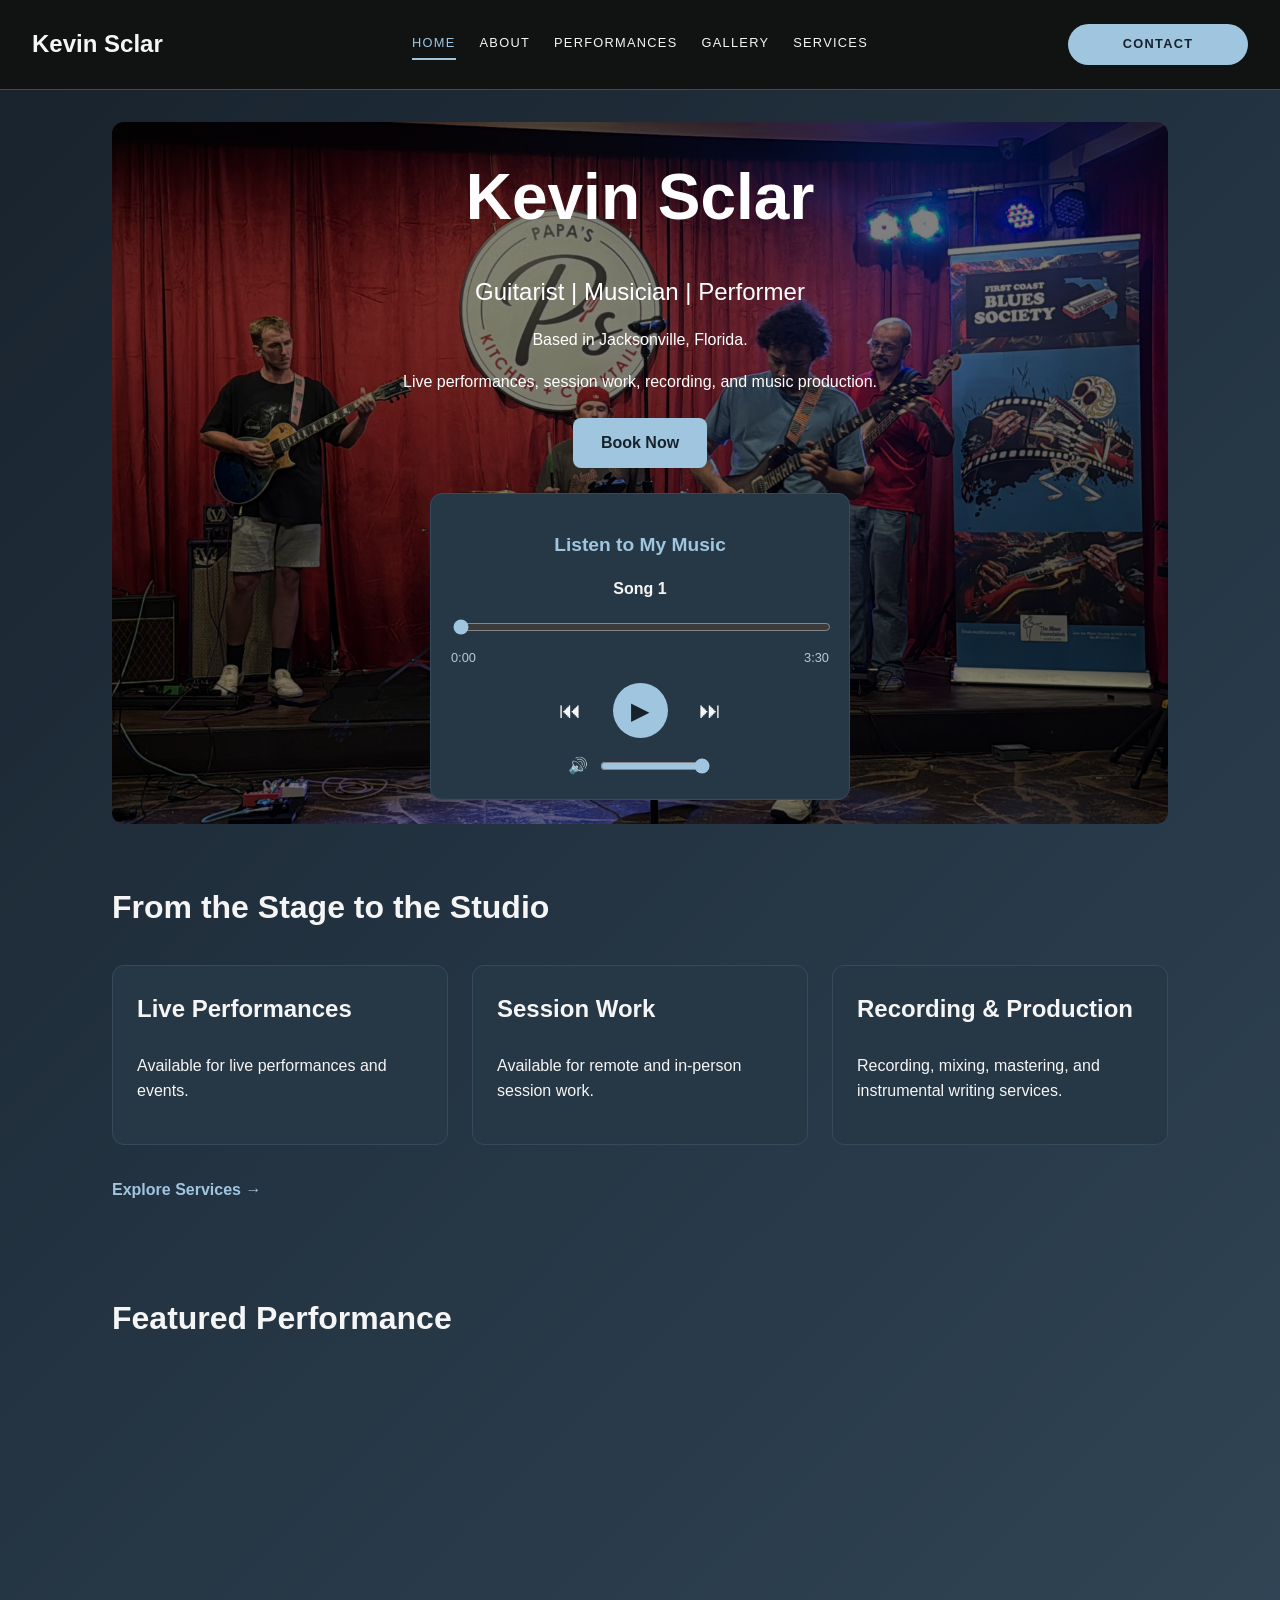
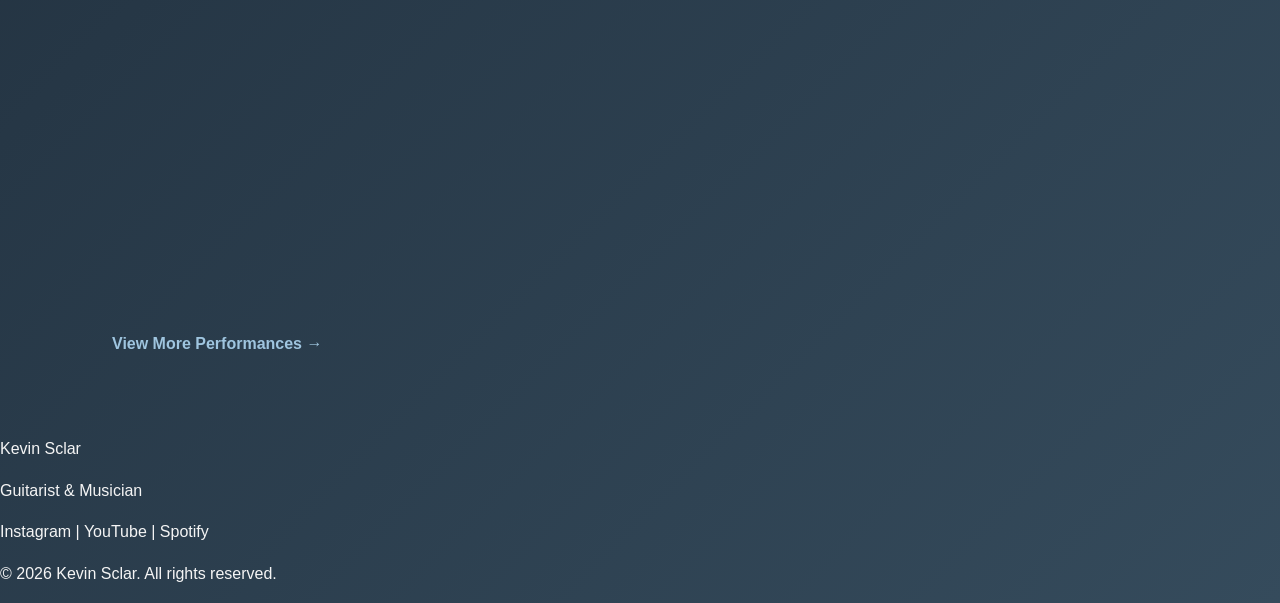
==== commit 51505c68: "Fix music player audio paths" ====
--- a/index.html
+++ b/index.html
@@ -68,7 +68,7 @@
 
     <!-- Audio works even without JavaScript -->
     <audio id="music-player" controls>
-        <source src="audio/song1.mp3" type="audio/mpeg">
+        <source src="audio/Song1.mp3" type="audio/mpeg">
         Your browser does not support audio playback.
     </audio>
 
@@ -175,7 +175,7 @@
         <div class="featured-video">
 
             <iframe
-                src="https://youtu.be/yyOtPP6tScU"
+                src="https://www.youtube.com/embed/yyOtPP6tScU"
                 title="Kevin Sclar playing at Southern Grill"
                 loading="lazy"
                 allow="accelerometer; autoplay; clipboard-write; encrypted-media; gyroscope; picture-in-picture; web-share"
--- a/css/styles.css
+++ b/css/styles.css
@@ -780,6 +780,13 @@
     outline-offset: 4px;
 }
 
+
+.service-card.selected {
+    border: 2px solid #9fc5df;
+    background-color: #354b5c;
+}
+
+
 /* ----------------------------------------
    ABOUT PAGE WIDE LAYOUT
 ---------------------------------------- */
